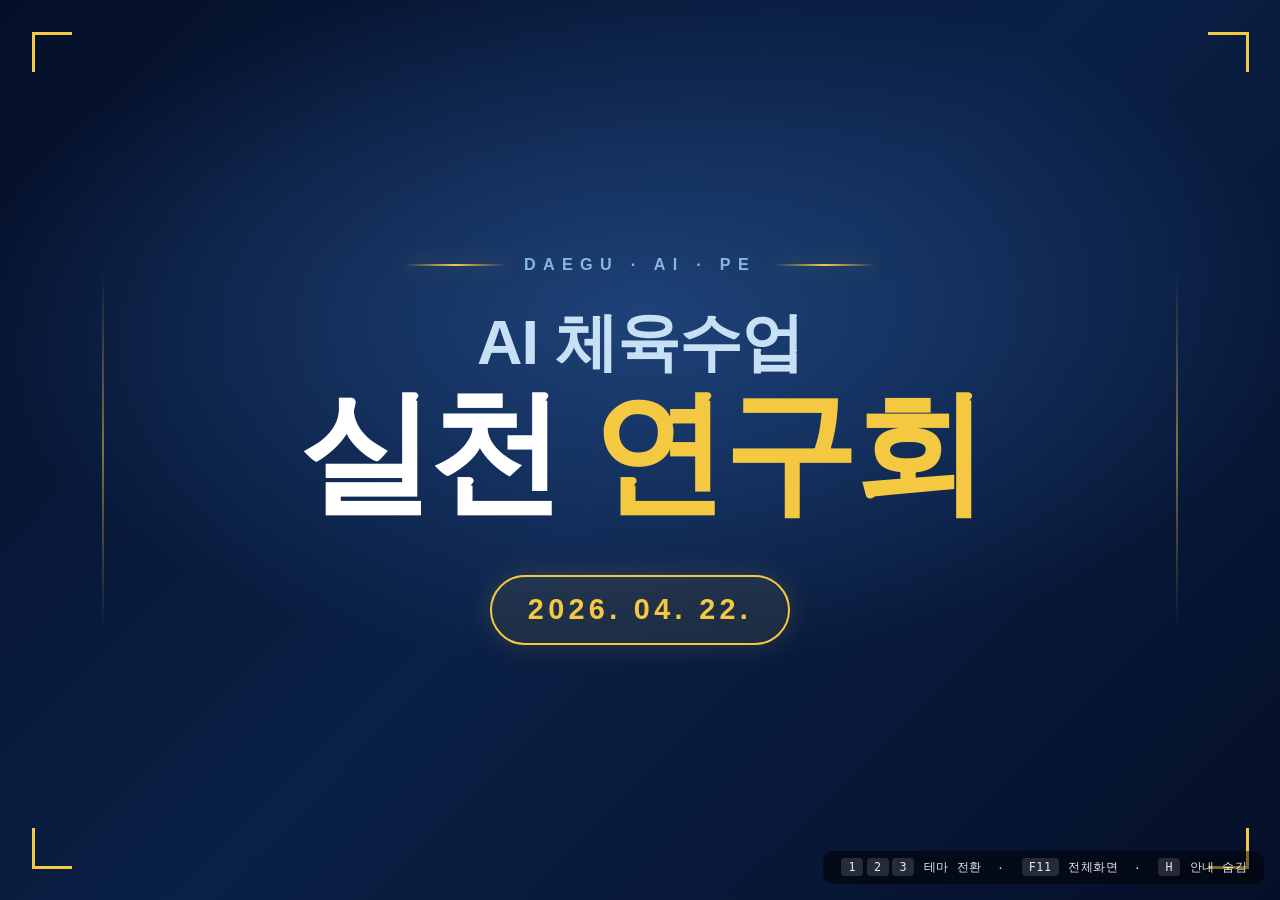
==== index.html @ 43f158a6 "Rename 연구회_포토배경.html to index.html" ====
<!DOCTYPE html>
<html lang="ko">
<head>
<meta charset="UTF-8">
<meta name="viewport" content="width=device-width,initial-scale=1">
<title>AI 체육수업 실천 연구회 · 포토 배경</title>
<style>
  *, *::before, *::after { margin: 0; padding: 0; box-sizing: border-box; }
  html, body {
    width: 100%; height: 100%; overflow: hidden;
    font-family: 'Malgun Gothic', '맑은 고딕', 'Apple SD Gothic Neo', sans-serif;
    -webkit-font-smoothing: antialiased;
    -webkit-user-select: none; user-select: none;
  }
  body { background: #000; }

  .stage {
    position: relative;
    width: 100vw; height: 100vh;
    display: flex; flex-direction: column;
    align-items: center; justify-content: center;
    transition: background 0.5s ease;
    overflow: hidden;
  }

  /* ============================================================
     THEME 1 — 대구FC NAVY · SKY · GOLD
     ============================================================ */
  .stage[data-theme="1"] {
    background:
      radial-gradient(ellipse 80% 60% at 50% 35%, #1e4278 0%, transparent 65%),
      linear-gradient(135deg, #050f28 0%, #0a2046 50%, #050f28 100%);
    color: #ffffff;
  }
  .stage[data-theme="1"] .eyebrow-line { background: linear-gradient(90deg, transparent, #f5c842 50%, transparent); box-shadow: 0 0 20px rgba(245,200,66,0.4); }
  .stage[data-theme="1"] .eyebrow-text { color: #87b8dd; }
  .stage[data-theme="1"] .title-sub { color: #c8e0f5; }
  .stage[data-theme="1"] .title-main { color: #ffffff; }
  .stage[data-theme="1"] .highlight { color: #f5c842; }
  .stage[data-theme="1"] .date-chip {
    background: rgba(245, 200, 66, 0.08);
    border: 2px solid #f5c842;
    color: #f5c842;
    box-shadow: 0 0 30px rgba(245,200,66,0.15);
  }
  .stage[data-theme="1"] .corner { border-color: #f5c842; }
  .stage[data-theme="1"] .side-bar { background: linear-gradient(180deg, transparent, #f5c842, transparent); opacity: 0.5; }

  /* ============================================================
     THEME 2 — WHITE · GREEN (체육 느낌)
     ============================================================ */
  .stage[data-theme="2"] {
    background:
      radial-gradient(ellipse 70% 50% at 50% 40%, #ffffff 0%, transparent 60%),
      linear-gradient(180deg, #f8faf5 0%, #e8f0e4 100%);
    color: #1a2418;
  }
  .stage[data-theme="2"] .eyebrow-line { background: #16a34a; }
  .stage[data-theme="2"] .eyebrow-text { color: #16a34a; }
  .stage[data-theme="2"] .title-sub { color: #4a5a48; }
  .stage[data-theme="2"] .title-main { color: #0e1a0c; }
  .stage[data-theme="2"] .highlight { color: #16a34a; }
  .stage[data-theme="2"] .date-chip {
    background: #16a34a;
    color: #ffffff;
    border: 2px solid #16a34a;
  }
  .stage[data-theme="2"] .corner { border-color: #16a34a; }
  .stage[data-theme="2"] .side-bar { background: linear-gradient(180deg, transparent, #16a34a, transparent); opacity: 0.4; }

  /* ============================================================
     THEME 3 — BLACK · NEON (테크 연구회 느낌)
     ============================================================ */
  .stage[data-theme="3"] {
    background:
      linear-gradient(rgba(3,8,6,0.92), rgba(3,8,6,0.92)),
      repeating-linear-gradient(0deg, transparent 0, transparent 5vh, rgba(0,255,179,0.06) 5vh, rgba(0,255,179,0.06) calc(5vh + 1px)),
      repeating-linear-gradient(90deg, transparent 0, transparent 5vh, rgba(0,255,179,0.06) 5vh, rgba(0,255,179,0.06) calc(5vh + 1px)),
      #030806;
    color: #e8fff5;
  }
  .stage[data-theme="3"] .eyebrow-line {
    background: linear-gradient(90deg, transparent, #00ffb3 50%, transparent);
    box-shadow: 0 0 25px #00ffb3;
  }
  .stage[data-theme="3"] .eyebrow-text {
    color: #00ffb3;
    font-family: 'Consolas', 'Courier New', monospace;
  }
  .stage[data-theme="3"] .title-sub { color: #88ffc8; letter-spacing: 0.02em; }
  .stage[data-theme="3"] .title-main { color: #ffffff; }
  .stage[data-theme="3"] .highlight {
    color: #00ffb3;
    text-shadow:
      0 0 20px rgba(0,255,179,0.9),
      0 0 50px rgba(0,255,179,0.5),
      0 0 90px rgba(0,255,179,0.3);
  }
  .stage[data-theme="3"] .date-chip {
    background: rgba(0,255,179,0.05);
    border: 2px solid #00ffb3;
    color: #00ffb3;
    font-family: 'Consolas', 'Courier New', monospace;
    box-shadow:
      0 0 25px rgba(0,255,179,0.35),
      inset 0 0 25px rgba(0,255,179,0.1);
  }
  .stage[data-theme="3"] .corner {
    border-color: #00ffb3;
    box-shadow: 0 0 15px rgba(0,255,179,0.6);
  }
  .stage[data-theme="3"] .side-bar {
    background: linear-gradient(180deg, transparent, #00ffb3, transparent);
    box-shadow: 0 0 10px #00ffb3;
    opacity: 0.5;
  }

  /* ============================================================
     LAYOUT
     ============================================================ */
  .eyebrow {
    display: flex; align-items: center; gap: 2vh;
    margin-bottom: 4vh;
  }
  .eyebrow-line { width: 8vw; height: 2px; }
  .eyebrow-text {
    font-size: 1.8vh;
    font-weight: 700;
    letter-spacing: 0.45em;
    text-transform: uppercase;
  }

  .title {
    text-align: center;
    line-height: 1.02;
  }
  .title-sub {
    font-size: 7vh;
    font-weight: 700;
    letter-spacing: -0.015em;
    margin-bottom: 1vh;
  }
  .title-main {
    font-size: 15vh;
    font-weight: 900;
    letter-spacing: -0.035em;
  }

  .date-chip {
    margin-top: 6vh;
    padding: 1.8vh 4vh;
    font-size: 3.2vh;
    font-weight: 700;
    letter-spacing: 0.15em;
    border-radius: 100px;
  }

  /* corner brackets */
  .corner {
    position: absolute;
    width: 4.5vh; height: 4.5vh;
    border-style: solid;
    border-width: 3px;
  }
  .corner.tl { top: 3.5vh; left: 3.5vh; border-right: 0; border-bottom: 0; }
  .corner.tr { top: 3.5vh; right: 3.5vh; border-left: 0; border-bottom: 0; }
  .corner.bl { bottom: 3.5vh; left: 3.5vh; border-right: 0; border-top: 0; }
  .corner.br { bottom: 3.5vh; right: 3.5vh; border-left: 0; border-top: 0; }

  /* side accents (visible between people) */
  .side-bar {
    position: absolute;
    width: 2px;
    height: 40vh;
    top: 30vh;
  }
  .side-bar.left { left: 8vw; }
  .side-bar.right { right: 8vw; }

  /* control overlay — auto-hides */
  .controls {
    position: fixed;
    bottom: 1.8vh; right: 1.8vh;
    background: rgba(0,0,0,0.55);
    color: #fff;
    padding: 1vh 1.8vh;
    border-radius: 10px;
    font-family: 'Consolas', 'Courier New', monospace;
    font-size: 1.3vh;
    letter-spacing: 0.05em;
    opacity: 0.9;
    transition: opacity 0.4s ease;
    pointer-events: none;
    z-index: 999;
  }
  .controls.fade { opacity: 0; }
  .controls kbd {
    background: rgba(255,255,255,0.15);
    padding: 0.2vh 0.8vh;
    border-radius: 4px;
    margin: 0 0.2vh;
  }
</style>
</head>
<body>

<div class="stage" data-theme="1">
  <div class="corner tl"></div>
  <div class="corner tr"></div>
  <div class="corner bl"></div>
  <div class="corner br"></div>
  <div class="side-bar left"></div>
  <div class="side-bar right"></div>

  <div class="eyebrow">
    <div class="eyebrow-line"></div>
    <div class="eyebrow-text">DAEGU · AI · PE</div>
    <div class="eyebrow-line"></div>
  </div>

  <div class="title">
    <div class="title-sub">AI 체육수업</div>
    <div class="title-main">실천 <span class="highlight">연구회</span></div>
  </div>

  <div class="date-chip">2026. 04. 22.</div>
</div>

<div class="controls" id="controls">
  <kbd>1</kbd><kbd>2</kbd><kbd>3</kbd> 테마 전환 &nbsp;·&nbsp;
  <kbd>F11</kbd> 전체화면 &nbsp;·&nbsp;
  <kbd>H</kbd> 안내 숨김
</div>

<script>
  const stage = document.querySelector('.stage');
  const controls = document.getElementById('controls');
  let hideTimer;

  // auto-fade controls after 5s
  const resetFade = () => {
    controls.classList.remove('fade');
    clearTimeout(hideTimer);
    hideTimer = setTimeout(() => controls.classList.add('fade'), 5000);
  };
  resetFade();
  document.addEventListener('mousemove', resetFade);

  document.addEventListener('keydown', (e) => {
    if (['1','2','3'].includes(e.key)) {
      stage.dataset.theme = e.key;
      resetFade();
    }
    if (e.key === 'h' || e.key === 'H' || e.key === 'ㅗ') {
      controls.style.display = (controls.style.display === 'none') ? '' : 'none';
    }
  });
</script>

</body>
</html>
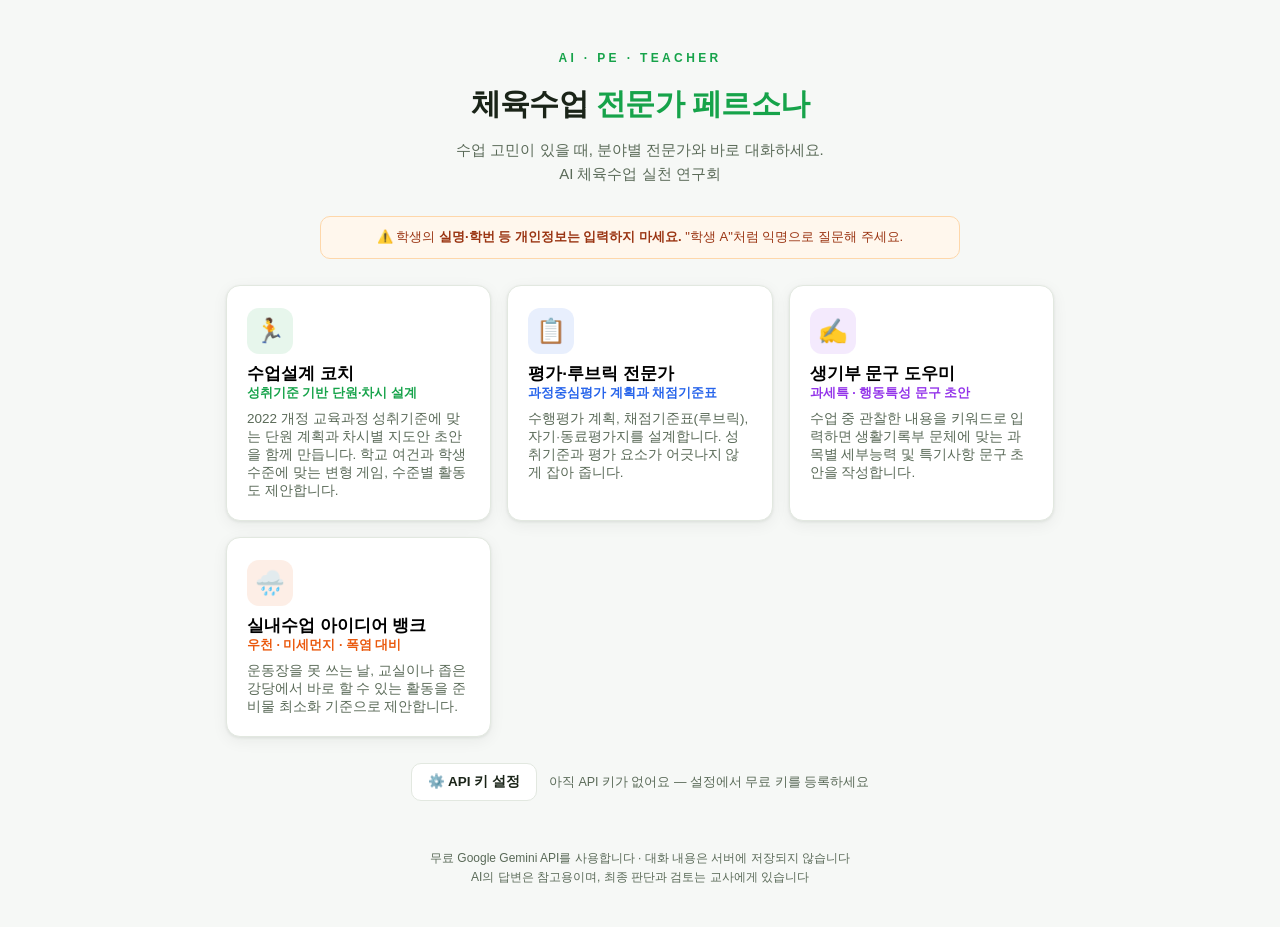
==== commit 3ba3e7df: "체육교사 전문가 페르소나 웹앱 MVP 추가 - index.html: 페르소나 카드 허브 + 채팅 UI + 무료 Gemini API 연동(키는 브라우저에만 저장) - personas" ====
--- a/index.html
+++ b/index.html
@@ -2,259 +2,775 @@
 <html lang="ko">
 <head>
 <meta charset="UTF-8">
-<meta name="viewport" content="width=device-width,initial-scale=1">
-<title>AI 체육수업 실천 연구회 · 포토 배경</title>
+<meta name="viewport" content="width=device-width, initial-scale=1">
+<title>AIPE · 체육수업 전문가 페르소나</title>
 <style>
-  *, *::before, *::after { margin: 0; padding: 0; box-sizing: border-box; }
-  html, body {
-    width: 100%; height: 100%; overflow: hidden;
-    font-family: 'Malgun Gothic', '맑은 고딕', 'Apple SD Gothic Neo', sans-serif;
+  :root {
+    --bg: #f6f8f6;
+    --card: #ffffff;
+    --ink: #1a2418;
+    --ink-soft: #5a6a58;
+    --line: #e2e8e0;
+    --accent: #16a34a;
+    --accent-soft: #e7f6ec;
+    --warn-bg: #fff7ed;
+    --warn-ink: #9a3412;
+    --radius: 14px;
+    --shadow: 0 1px 3px rgba(20, 40, 20, 0.08), 0 4px 16px rgba(20, 40, 20, 0.06);
+  }
+  * { margin: 0; padding: 0; box-sizing: border-box; }
+  html, body { height: 100%; }
+  body {
+    font-family: 'Apple SD Gothic Neo', 'Malgun Gothic', '맑은 고딕', sans-serif;
+    background: var(--bg);
+    color: var(--ink);
+    line-height: 1.6;
     -webkit-font-smoothing: antialiased;
-    -webkit-user-select: none; user-select: none;
-  }
-  body { background: #000; }
-
-  .stage {
-    position: relative;
-    width: 100vw; height: 100vh;
-    display: flex; flex-direction: column;
+  }
+  button { font-family: inherit; cursor: pointer; }
+
+  /* ---------- 공통 레이아웃 ---------- */
+  .wrap { max-width: 860px; margin: 0 auto; padding: 0 16px; }
+  .view { display: none; }
+  .view.active { display: block; }
+
+  /* ---------- 허브 화면 ---------- */
+  header.hub-head { padding: 44px 0 8px; text-align: center; }
+  .hub-eyebrow {
+    display: inline-block;
+    font-size: 12px; font-weight: 700; letter-spacing: 0.28em;
+    color: var(--accent);
+    text-transform: uppercase;
+    margin-bottom: 12px;
+  }
+  .hub-title { font-size: 30px; font-weight: 900; letter-spacing: -0.02em; }
+  .hub-title .hl { color: var(--accent); }
+  .hub-sub { margin-top: 10px; color: var(--ink-soft); font-size: 15px; }
+
+  .privacy-note {
+    margin: 22px auto 0;
+    max-width: 640px;
+    background: var(--warn-bg);
+    color: var(--warn-ink);
+    border: 1px solid #fed7aa;
+    border-radius: 10px;
+    padding: 10px 16px;
+    font-size: 13px;
+    text-align: center;
+  }
+
+  .cards {
+    display: grid;
+    grid-template-columns: repeat(auto-fill, minmax(250px, 1fr));
+    gap: 16px;
+    padding: 26px 0 8px;
+  }
+  .card {
+    background: var(--card);
+    border: 1px solid var(--line);
+    border-radius: var(--radius);
+    padding: 22px 20px 20px;
+    text-align: left;
+    box-shadow: var(--shadow);
+    transition: transform 0.15s ease, box-shadow 0.15s ease;
+    display: flex; flex-direction: column; gap: 8px;
+  }
+  .card:hover { transform: translateY(-3px); box-shadow: 0 6px 24px rgba(20,40,20,0.12); }
+  .card-emoji {
+    width: 46px; height: 46px;
+    display: flex; align-items: center; justify-content: center;
+    font-size: 24px;
+    border-radius: 12px;
+    background: var(--accent-soft);
+  }
+  .card-name { font-size: 17px; font-weight: 800; }
+  .card-tagline { font-size: 12.5px; font-weight: 700; }
+  .card-desc { font-size: 13.5px; color: var(--ink-soft); }
+
+  .hub-foot {
+    padding: 18px 0 48px;
+    display: flex; align-items: center; justify-content: center; gap: 12px;
+    flex-wrap: wrap;
+  }
+  .btn-ghost {
+    background: var(--card);
+    border: 1px solid var(--line);
+    border-radius: 10px;
+    padding: 9px 16px;
+    font-size: 13.5px;
+    font-weight: 600;
+    color: var(--ink);
+  }
+  .btn-ghost:hover { border-color: var(--accent); color: var(--accent); }
+  .key-status { font-size: 12.5px; color: var(--ink-soft); }
+  .key-status.ok { color: var(--accent); font-weight: 700; }
+
+  /* ---------- 채팅 화면 ---------- */
+  #chatView { height: 100dvh; display: none; flex-direction: column; }
+  #chatView.active { display: flex; }
+  .chat-head {
+    background: var(--card);
+    border-bottom: 1px solid var(--line);
+    padding: 10px 0;
+  }
+  .chat-head-inner { display: flex; align-items: center; gap: 12px; }
+  .back-btn {
+    background: none; border: none;
+    font-size: 15px; font-weight: 700; color: var(--ink-soft);
+    padding: 6px 8px; border-radius: 8px;
+  }
+  .back-btn:hover { background: var(--bg); color: var(--ink); }
+  .chat-persona { display: flex; align-items: center; gap: 10px; flex: 1; min-width: 0; }
+  .chat-persona-emoji { font-size: 24px; }
+  .chat-persona-name { font-size: 15.5px; font-weight: 800; }
+  .chat-persona-tag { font-size: 12px; color: var(--ink-soft); }
+  .newchat-btn {
+    background: none; border: 1px solid var(--line); border-radius: 8px;
+    font-size: 12.5px; font-weight: 600; color: var(--ink-soft);
+    padding: 6px 12px;
+  }
+  .newchat-btn:hover { border-color: var(--accent); color: var(--accent); }
+
+  .chat-body { flex: 1; overflow-y: auto; padding: 20px 0 12px; }
+  .msg { display: flex; margin-bottom: 14px; }
+  .msg.user { justify-content: flex-end; }
+  .bubble {
+    max-width: 82%;
+    padding: 11px 15px;
+    border-radius: 16px;
+    font-size: 14.5px;
+    word-break: break-word;
+    overflow-wrap: anywhere;
+  }
+  .msg.user .bubble {
+    background: var(--accent);
+    color: #fff;
+    border-bottom-right-radius: 5px;
+    white-space: pre-wrap;
+  }
+  .msg.ai .bubble {
+    background: var(--card);
+    border: 1px solid var(--line);
+    border-bottom-left-radius: 5px;
+    box-shadow: var(--shadow);
+  }
+  .msg.ai .bubble.error { background: #fef2f2; border-color: #fecaca; color: #991b1b; }
+
+  /* AI 답변 마크다운 스타일 */
+  .bubble h1, .bubble h2, .bubble h3 { margin: 14px 0 6px; line-height: 1.35; }
+  .bubble h1 { font-size: 17px; } .bubble h2 { font-size: 16px; } .bubble h3 { font-size: 15px; }
+  .bubble p { margin: 7px 0; }
+  .bubble ul, .bubble ol { margin: 7px 0; padding-left: 22px; }
+  .bubble li { margin: 3px 0; }
+  .bubble code {
+    background: var(--bg); border: 1px solid var(--line);
+    border-radius: 4px; padding: 1px 5px; font-size: 13px;
+  }
+  .bubble pre {
+    background: var(--bg); border: 1px solid var(--line);
+    border-radius: 8px; padding: 10px 12px; margin: 8px 0;
+    overflow-x: auto;
+  }
+  .bubble pre code { background: none; border: none; padding: 0; }
+  .table-scroll { overflow-x: auto; margin: 10px 0; }
+  .bubble table { border-collapse: collapse; font-size: 13px; min-width: 320px; }
+  .bubble th, .bubble td { border: 1px solid var(--line); padding: 6px 10px; text-align: left; vertical-align: top; }
+  .bubble th { background: var(--accent-soft); font-weight: 700; white-space: nowrap; }
+  .bubble hr { border: none; border-top: 1px solid var(--line); margin: 12px 0; }
+  .bubble blockquote { border-left: 3px solid var(--accent); padding-left: 12px; color: var(--ink-soft); margin: 8px 0; }
+
+  .msg-tools { margin-top: 6px; }
+  .copy-btn {
+    background: none; border: 1px solid var(--line); border-radius: 6px;
+    font-size: 11.5px; color: var(--ink-soft); padding: 3px 10px;
+  }
+  .copy-btn:hover { border-color: var(--accent); color: var(--accent); }
+
+  .typing { display: inline-flex; gap: 4px; padding: 4px 0; }
+  .typing span {
+    width: 7px; height: 7px; border-radius: 50%;
+    background: var(--ink-soft); opacity: 0.4;
+    animation: blink 1.2s infinite;
+  }
+  .typing span:nth-child(2) { animation-delay: 0.2s; }
+  .typing span:nth-child(3) { animation-delay: 0.4s; }
+  @keyframes blink { 0%, 80%, 100% { opacity: 0.25; } 40% { opacity: 1; } }
+
+  .starters { display: flex; flex-direction: column; gap: 8px; padding: 8px 0 4px; }
+  .starters-label { font-size: 12.5px; color: var(--ink-soft); font-weight: 700; }
+  .starter-chip {
+    text-align: left;
+    background: var(--card);
+    border: 1px solid var(--line);
+    border-radius: 12px;
+    padding: 10px 14px;
+    font-size: 13.5px;
+    color: var(--ink);
+    box-shadow: var(--shadow);
+  }
+  .starter-chip:hover { border-color: var(--accent); background: var(--accent-soft); }
+
+  .chat-foot { background: var(--card); border-top: 1px solid var(--line); padding: 12px 0 14px; }
+  .chat-privacy { font-size: 11.5px; color: var(--warn-ink); text-align: center; margin-bottom: 8px; }
+  .input-row { display: flex; gap: 10px; align-items: flex-end; }
+  #chatInput {
+    flex: 1;
+    resize: none;
+    border: 1.5px solid var(--line);
+    border-radius: 12px;
+    padding: 11px 14px;
+    font-family: inherit;
+    font-size: 14.5px;
+    line-height: 1.5;
+    max-height: 140px;
+    background: var(--bg);
+  }
+  #chatInput:focus { outline: none; border-color: var(--accent); background: #fff; }
+  #sendBtn {
+    background: var(--accent);
+    color: #fff;
+    border: none;
+    border-radius: 12px;
+    padding: 11px 20px;
+    font-size: 14.5px;
+    font-weight: 700;
+    flex-shrink: 0;
+  }
+  #sendBtn:disabled { background: #a7c9b0; cursor: not-allowed; }
+
+  /* ---------- 설정 모달 ---------- */
+  .modal-overlay {
+    display: none;
+    position: fixed; inset: 0;
+    background: rgba(10, 20, 10, 0.45);
+    z-index: 100;
     align-items: center; justify-content: center;
-    transition: background 0.5s ease;
-    overflow: hidden;
-  }
-
-  /* ============================================================
-     THEME 1 — 대구FC NAVY · SKY · GOLD
-     ============================================================ */
-  .stage[data-theme="1"] {
-    background:
-      radial-gradient(ellipse 80% 60% at 50% 35%, #1e4278 0%, transparent 65%),
-      linear-gradient(135deg, #050f28 0%, #0a2046 50%, #050f28 100%);
-    color: #ffffff;
-  }
-  .stage[data-theme="1"] .eyebrow-line { background: linear-gradient(90deg, transparent, #f5c842 50%, transparent); box-shadow: 0 0 20px rgba(245,200,66,0.4); }
-  .stage[data-theme="1"] .eyebrow-text { color: #87b8dd; }
-  .stage[data-theme="1"] .title-sub { color: #c8e0f5; }
-  .stage[data-theme="1"] .title-main { color: #ffffff; }
-  .stage[data-theme="1"] .highlight { color: #f5c842; }
-  .stage[data-theme="1"] .date-chip {
-    background: rgba(245, 200, 66, 0.08);
-    border: 2px solid #f5c842;
-    color: #f5c842;
-    box-shadow: 0 0 30px rgba(245,200,66,0.15);
-  }
-  .stage[data-theme="1"] .corner { border-color: #f5c842; }
-  .stage[data-theme="1"] .side-bar { background: linear-gradient(180deg, transparent, #f5c842, transparent); opacity: 0.5; }
-
-  /* ============================================================
-     THEME 2 — WHITE · GREEN (체육 느낌)
-     ============================================================ */
-  .stage[data-theme="2"] {
-    background:
-      radial-gradient(ellipse 70% 50% at 50% 40%, #ffffff 0%, transparent 60%),
-      linear-gradient(180deg, #f8faf5 0%, #e8f0e4 100%);
-    color: #1a2418;
-  }
-  .stage[data-theme="2"] .eyebrow-line { background: #16a34a; }
-  .stage[data-theme="2"] .eyebrow-text { color: #16a34a; }
-  .stage[data-theme="2"] .title-sub { color: #4a5a48; }
-  .stage[data-theme="2"] .title-main { color: #0e1a0c; }
-  .stage[data-theme="2"] .highlight { color: #16a34a; }
-  .stage[data-theme="2"] .date-chip {
-    background: #16a34a;
-    color: #ffffff;
-    border: 2px solid #16a34a;
-  }
-  .stage[data-theme="2"] .corner { border-color: #16a34a; }
-  .stage[data-theme="2"] .side-bar { background: linear-gradient(180deg, transparent, #16a34a, transparent); opacity: 0.4; }
-
-  /* ============================================================
-     THEME 3 — BLACK · NEON (테크 연구회 느낌)
-     ============================================================ */
-  .stage[data-theme="3"] {
-    background:
-      linear-gradient(rgba(3,8,6,0.92), rgba(3,8,6,0.92)),
-      repeating-linear-gradient(0deg, transparent 0, transparent 5vh, rgba(0,255,179,0.06) 5vh, rgba(0,255,179,0.06) calc(5vh + 1px)),
-      repeating-linear-gradient(90deg, transparent 0, transparent 5vh, rgba(0,255,179,0.06) 5vh, rgba(0,255,179,0.06) calc(5vh + 1px)),
-      #030806;
-    color: #e8fff5;
-  }
-  .stage[data-theme="3"] .eyebrow-line {
-    background: linear-gradient(90deg, transparent, #00ffb3 50%, transparent);
-    box-shadow: 0 0 25px #00ffb3;
-  }
-  .stage[data-theme="3"] .eyebrow-text {
-    color: #00ffb3;
-    font-family: 'Consolas', 'Courier New', monospace;
-  }
-  .stage[data-theme="3"] .title-sub { color: #88ffc8; letter-spacing: 0.02em; }
-  .stage[data-theme="3"] .title-main { color: #ffffff; }
-  .stage[data-theme="3"] .highlight {
-    color: #00ffb3;
-    text-shadow:
-      0 0 20px rgba(0,255,179,0.9),
-      0 0 50px rgba(0,255,179,0.5),
-      0 0 90px rgba(0,255,179,0.3);
-  }
-  .stage[data-theme="3"] .date-chip {
-    background: rgba(0,255,179,0.05);
-    border: 2px solid #00ffb3;
-    color: #00ffb3;
-    font-family: 'Consolas', 'Courier New', monospace;
-    box-shadow:
-      0 0 25px rgba(0,255,179,0.35),
-      inset 0 0 25px rgba(0,255,179,0.1);
-  }
-  .stage[data-theme="3"] .corner {
-    border-color: #00ffb3;
-    box-shadow: 0 0 15px rgba(0,255,179,0.6);
-  }
-  .stage[data-theme="3"] .side-bar {
-    background: linear-gradient(180deg, transparent, #00ffb3, transparent);
-    box-shadow: 0 0 10px #00ffb3;
-    opacity: 0.5;
-  }
-
-  /* ============================================================
-     LAYOUT
-     ============================================================ */
-  .eyebrow {
-    display: flex; align-items: center; gap: 2vh;
-    margin-bottom: 4vh;
-  }
-  .eyebrow-line { width: 8vw; height: 2px; }
-  .eyebrow-text {
-    font-size: 1.8vh;
-    font-weight: 700;
-    letter-spacing: 0.45em;
-    text-transform: uppercase;
-  }
-
-  .title {
-    text-align: center;
-    line-height: 1.02;
-  }
-  .title-sub {
-    font-size: 7vh;
-    font-weight: 700;
-    letter-spacing: -0.015em;
-    margin-bottom: 1vh;
-  }
-  .title-main {
-    font-size: 15vh;
-    font-weight: 900;
-    letter-spacing: -0.035em;
-  }
-
-  .date-chip {
-    margin-top: 6vh;
-    padding: 1.8vh 4vh;
-    font-size: 3.2vh;
-    font-weight: 700;
-    letter-spacing: 0.15em;
-    border-radius: 100px;
-  }
-
-  /* corner brackets */
-  .corner {
-    position: absolute;
-    width: 4.5vh; height: 4.5vh;
-    border-style: solid;
-    border-width: 3px;
-  }
-  .corner.tl { top: 3.5vh; left: 3.5vh; border-right: 0; border-bottom: 0; }
-  .corner.tr { top: 3.5vh; right: 3.5vh; border-left: 0; border-bottom: 0; }
-  .corner.bl { bottom: 3.5vh; left: 3.5vh; border-right: 0; border-top: 0; }
-  .corner.br { bottom: 3.5vh; right: 3.5vh; border-left: 0; border-top: 0; }
-
-  /* side accents (visible between people) */
-  .side-bar {
-    position: absolute;
-    width: 2px;
-    height: 40vh;
-    top: 30vh;
-  }
-  .side-bar.left { left: 8vw; }
-  .side-bar.right { right: 8vw; }
-
-  /* control overlay — auto-hides */
-  .controls {
-    position: fixed;
-    bottom: 1.8vh; right: 1.8vh;
-    background: rgba(0,0,0,0.55);
-    color: #fff;
-    padding: 1vh 1.8vh;
+    padding: 16px;
+  }
+  .modal-overlay.open { display: flex; }
+  .modal {
+    background: var(--card);
+    border-radius: 16px;
+    max-width: 480px;
+    width: 100%;
+    max-height: 88dvh;
+    overflow-y: auto;
+    padding: 26px 24px;
+    box-shadow: 0 12px 48px rgba(0,0,0,0.25);
+  }
+  .modal h2 { font-size: 19px; margin-bottom: 4px; }
+  .modal .modal-sub { font-size: 13px; color: var(--ink-soft); margin-bottom: 18px; }
+  .modal label { display: block; font-size: 13px; font-weight: 700; margin: 14px 0 6px; }
+  .modal input[type="password"], .modal input[type="text"], .modal select {
+    width: 100%;
+    border: 1.5px solid var(--line);
     border-radius: 10px;
-    font-family: 'Consolas', 'Courier New', monospace;
-    font-size: 1.3vh;
-    letter-spacing: 0.05em;
-    opacity: 0.9;
-    transition: opacity 0.4s ease;
-    pointer-events: none;
-    z-index: 999;
-  }
-  .controls.fade { opacity: 0; }
-  .controls kbd {
-    background: rgba(255,255,255,0.15);
-    padding: 0.2vh 0.8vh;
-    border-radius: 4px;
-    margin: 0 0.2vh;
+    padding: 10px 12px;
+    font-size: 14px;
+    font-family: inherit;
+    background: var(--bg);
+  }
+  .modal input:focus, .modal select:focus { outline: none; border-color: var(--accent); }
+  .guide {
+    background: var(--accent-soft);
+    border-radius: 10px;
+    padding: 12px 14px;
+    font-size: 13px;
+    margin-top: 16px;
+  }
+  .guide ol { padding-left: 20px; margin-top: 6px; }
+  .guide li { margin: 3px 0; }
+  .guide a { color: var(--accent); font-weight: 700; }
+  .modal-note { font-size: 12px; color: var(--ink-soft); margin-top: 12px; }
+  .modal-btns { display: flex; gap: 10px; margin-top: 20px; }
+  .modal-btns .btn-primary {
+    flex: 1;
+    background: var(--accent); color: #fff;
+    border: none; border-radius: 10px;
+    padding: 11px; font-size: 14.5px; font-weight: 700;
+  }
+  .modal-btns .btn-ghost { flex-shrink: 0; }
+
+  footer.site-foot {
+    text-align: center; font-size: 12px; color: var(--ink-soft);
+    padding: 0 0 40px;
+  }
+  footer.site-foot a { color: var(--ink-soft); }
+
+  @media (max-width: 560px) {
+    .hub-title { font-size: 24px; }
+    .bubble { max-width: 90%; }
+    .chat-persona-tag { display: none; }
   }
 </style>
 </head>
 <body>
 
-<div class="stage" data-theme="1">
-  <div class="corner tl"></div>
-  <div class="corner tr"></div>
-  <div class="corner bl"></div>
-  <div class="corner br"></div>
-  <div class="side-bar left"></div>
-  <div class="side-bar right"></div>
-
-  <div class="eyebrow">
-    <div class="eyebrow-line"></div>
-    <div class="eyebrow-text">DAEGU · AI · PE</div>
-    <div class="eyebrow-line"></div>
+<!-- ==================== 허브(홈) 화면 ==================== -->
+<div class="view active" id="hubView">
+  <div class="wrap">
+    <header class="hub-head">
+      <span class="hub-eyebrow">AI · PE · Teacher</span>
+      <h1 class="hub-title">체육수업 <span class="hl">전문가 페르소나</span></h1>
+      <p class="hub-sub">수업 고민이 있을 때, 분야별 전문가와 바로 대화하세요.<br>AI 체육수업 실천 연구회</p>
+    </header>
+
+    <div class="privacy-note">
+      ⚠️ 학생의 <strong>실명·학번 등 개인정보는 입력하지 마세요.</strong> "학생 A"처럼 익명으로 질문해 주세요.
+    </div>
+
+    <div class="cards" id="cardGrid"></div>
+
+    <div class="hub-foot">
+      <button class="btn-ghost" id="settingsBtn">⚙️ API 키 설정</button>
+      <span class="key-status" id="keyStatus"></span>
+    </div>
+
+    <footer class="site-foot">
+      무료 Google Gemini API를 사용합니다 · 대화 내용은 서버에 저장되지 않습니다<br>
+      AI의 답변은 참고용이며, 최종 판단과 검토는 교사에게 있습니다
+    </footer>
   </div>
-
-  <div class="title">
-    <div class="title-sub">AI 체육수업</div>
-    <div class="title-main">실천 <span class="highlight">연구회</span></div>
+</div>
+
+<!-- ==================== 채팅 화면 ==================== -->
+<div class="view" id="chatView">
+  <div class="chat-head">
+    <div class="wrap chat-head-inner">
+      <button class="back-btn" id="backBtn">← 목록</button>
+      <div class="chat-persona">
+        <span class="chat-persona-emoji" id="chatEmoji"></span>
+        <div style="min-width:0">
+          <div class="chat-persona-name" id="chatName"></div>
+          <div class="chat-persona-tag" id="chatTag"></div>
+        </div>
+      </div>
+      <button class="newchat-btn" id="newChatBtn">새 대화</button>
+    </div>
   </div>
 
-  <div class="date-chip">2026. 04. 22.</div>
+  <div class="chat-body" id="chatBody">
+    <div class="wrap" id="msgList"></div>
+  </div>
+
+  <div class="chat-foot">
+    <div class="wrap">
+      <div class="chat-privacy">학생 개인정보(실명·학번 등)는 입력하지 마세요</div>
+      <div class="input-row">
+        <textarea id="chatInput" rows="1" placeholder="수업 고민을 편하게 적어 주세요…"></textarea>
+        <button id="sendBtn">보내기</button>
+      </div>
+    </div>
+  </div>
 </div>
 
-<div class="controls" id="controls">
-  <kbd>1</kbd><kbd>2</kbd><kbd>3</kbd> 테마 전환 &nbsp;·&nbsp;
-  <kbd>F11</kbd> 전체화면 &nbsp;·&nbsp;
-  <kbd>H</kbd> 안내 숨김
+<!-- ==================== 설정 모달 ==================== -->
+<div class="modal-overlay" id="settingsModal">
+  <div class="modal">
+    <h2>⚙️ API 키 설정</h2>
+    <p class="modal-sub">무료 Google Gemini API 키를 한 번만 등록하면 됩니다.</p>
+
+    <label for="apiKeyInput">Gemini API 키</label>
+    <input type="password" id="apiKeyInput" placeholder="AIza… 로 시작하는 키를 붙여넣기" autocomplete="off">
+
+    <label for="modelSelect">모델</label>
+    <select id="modelSelect">
+      <option value="gemini-2.5-flash">Gemini 2.5 Flash — 품질 우선 (권장)</option>
+      <option value="gemini-2.5-flash-lite">Gemini 2.5 Flash-Lite — 무료 사용량 더 넉넉</option>
+    </select>
+
+    <div class="guide">
+      <strong>🔑 무료 키 발급 방법 (약 1분)</strong>
+      <ol>
+        <li><a href="https://aistudio.google.com/apikey" target="_blank" rel="noopener">Google AI Studio</a>에 구글 계정으로 로그인</li>
+        <li><strong>[API 키 만들기]</strong> 버튼 클릭</li>
+        <li>생성된 키를 복사해서 위 칸에 붙여넣기</li>
+      </ol>
+      결제 등록 없이 무료로 사용할 수 있습니다. (무료 한도: 하루 수백 회 수준)
+    </div>
+
+    <p class="modal-note">
+      🔒 키는 <strong>이 브라우저에만</strong> 저장되며(localStorage), 개발자를 포함해 어디에도 전송·수집되지 않습니다.
+      공용 컴퓨터에서는 사용 후 키를 삭제하세요.
+    </p>
+
+    <div class="modal-btns">
+      <button class="btn-primary" id="saveKeyBtn">저장</button>
+      <button class="btn-ghost" id="clearKeyBtn">키 삭제</button>
+      <button class="btn-ghost" id="closeModalBtn">닫기</button>
+    </div>
+  </div>
 </div>
 
+<script src="personas.js"></script>
 <script>
-  const stage = document.querySelector('.stage');
-  const controls = document.getElementById('controls');
-  let hideTimer;
-
-  // auto-fade controls after 5s
-  const resetFade = () => {
-    controls.classList.remove('fade');
-    clearTimeout(hideTimer);
-    hideTimer = setTimeout(() => controls.classList.add('fade'), 5000);
+/* ============================================================
+   상태
+   ============================================================ */
+const LS_KEY = 'aipe_api_key';
+const LS_MODEL = 'aipe_model';
+let currentPersona = null;
+let history = [];        // [{role:'user'|'model', text:'...'}]
+let sending = false;
+
+const $ = (id) => document.getElementById(id);
+
+/* ============================================================
+   허브 화면 렌더링
+   ============================================================ */
+function renderHub() {
+  const grid = $('cardGrid');
+  grid.innerHTML = '';
+  PERSONAS.forEach((p) => {
+    const card = document.createElement('button');
+    card.className = 'card';
+    card.innerHTML = `
+      <div class="card-emoji" style="background:${p.color}1a">${p.emoji}</div>
+      <div>
+        <div class="card-name">${p.name}</div>
+        <div class="card-tagline" style="color:${p.color}">${p.tagline}</div>
+      </div>
+      <div class="card-desc">${p.description}</div>`;
+    card.addEventListener('click', () => openPersona(p));
+    grid.appendChild(card);
+  });
+  updateKeyStatus();
+}
+
+function updateKeyStatus() {
+  const el = $('keyStatus');
+  if (localStorage.getItem(LS_KEY)) {
+    el.textContent = '✓ API 키 등록됨';
+    el.className = 'key-status ok';
+  } else {
+    el.textContent = '아직 API 키가 없어요 — 설정에서 무료 키를 등록하세요';
+    el.className = 'key-status';
+  }
+}
+
+/* ============================================================
+   화면 전환
+   ============================================================ */
+function openPersona(p) {
+  if (!localStorage.getItem(LS_KEY)) { openSettings(); return; }
+  currentPersona = p;
+  history = [];
+  $('chatEmoji').textContent = p.emoji;
+  $('chatName').textContent = p.name;
+  $('chatTag').textContent = p.tagline;
+  $('msgList').innerHTML = '';
+  renderStarters();
+  $('hubView').classList.remove('active');
+  $('chatView').classList.add('active');
+  $('chatInput').focus();
+}
+
+function backToHub() {
+  $('chatView').classList.remove('active');
+  $('hubView').classList.add('active');
+  currentPersona = null;
+}
+
+function renderStarters() {
+  const box = document.createElement('div');
+  box.className = 'starters';
+  box.id = 'starterBox';
+  box.innerHTML = '<div class="starters-label">💬 이렇게 시작해 보세요</div>';
+  currentPersona.starters.forEach((s) => {
+    const chip = document.createElement('button');
+    chip.className = 'starter-chip';
+    chip.textContent = s;
+    chip.addEventListener('click', () => { $('chatInput').value = s; sendMessage(); });
+    box.appendChild(chip);
+  });
+  $('msgList').appendChild(box);
+}
+
+/* ============================================================
+   메시지 렌더링
+   ============================================================ */
+function addUserMsg(text) {
+  const div = document.createElement('div');
+  div.className = 'msg user';
+  const b = document.createElement('div');
+  b.className = 'bubble';
+  b.textContent = text;
+  div.appendChild(b);
+  $('msgList').appendChild(div);
+  scrollBottom();
+}
+
+function addAiMsg() {
+  const div = document.createElement('div');
+  div.className = 'msg ai';
+  const b = document.createElement('div');
+  b.className = 'bubble';
+  b.innerHTML = '<div class="typing"><span></span><span></span><span></span></div>';
+  div.appendChild(b);
+  $('msgList').appendChild(div);
+  scrollBottom();
+  return b;
+}
+
+function finishAiMsg(bubble, fullText) {
+  bubble.innerHTML = mdToHtml(fullText);
+  const tools = document.createElement('div');
+  tools.className = 'msg-tools';
+  const copy = document.createElement('button');
+  copy.className = 'copy-btn';
+  copy.textContent = '📄 복사';
+  copy.addEventListener('click', async () => {
+    try {
+      await navigator.clipboard.writeText(fullText);
+      copy.textContent = '✓ 복사됨';
+      setTimeout(() => (copy.textContent = '📄 복사'), 1500);
+    } catch { copy.textContent = '복사 실패'; }
+  });
+  tools.appendChild(copy);
+  bubble.appendChild(tools);
+  scrollBottom();
+}
+
+function scrollBottom() {
+  const body = $('chatBody');
+  body.scrollTop = body.scrollHeight;
+}
+
+/* ============================================================
+   Gemini API 호출 (스트리밍)
+   ============================================================ */
+async function callGemini(onChunk) {
+  const key = localStorage.getItem(LS_KEY);
+  const model = localStorage.getItem(LS_MODEL) || 'gemini-2.5-flash';
+  const url = `https://generativelanguage.googleapis.com/v1beta/models/${model}:streamGenerateContent?alt=sse&key=${encodeURIComponent(key)}`;
+
+  const body = {
+    system_instruction: { parts: [{ text: currentPersona.prompt }] },
+    contents: history.map((m) => ({ role: m.role, parts: [{ text: m.text }] })),
+    generationConfig: { temperature: 0.7, maxOutputTokens: 4096 },
   };
-  resetFade();
-  document.addEventListener('mousemove', resetFade);
-
-  document.addEventListener('keydown', (e) => {
-    if (['1','2','3'].includes(e.key)) {
-      stage.dataset.theme = e.key;
-      resetFade();
+
+  const res = await fetch(url, {
+    method: 'POST',
+    headers: { 'Content-Type': 'application/json' },
+    body: JSON.stringify(body),
+  });
+
+  if (!res.ok) {
+    let msg = `요청 실패 (HTTP ${res.status})`;
+    try {
+      const err = await res.json();
+      const detail = Array.isArray(err) ? err[0]?.error : err?.error;
+      if (res.status === 400 || res.status === 403) msg = 'API 키가 올바르지 않아요. ⚙️ 설정에서 키를 다시 확인해 주세요.';
+      else if (res.status === 429) msg = '무료 사용량 한도에 잠시 도달했어요. 1분 뒤에 다시 시도해 주세요. (계속되면 설정에서 Flash-Lite 모델로 바꿔 보세요)';
+      else if (detail?.message) msg += `: ${detail.message}`;
+    } catch { /* JSON 파싱 실패 시 기본 메시지 유지 */ }
+    throw new Error(msg);
+  }
+
+  const reader = res.body.getReader();
+  const decoder = new TextDecoder();
+  let buffer = '';
+  let full = '';
+
+  while (true) {
+    const { done, value } = await reader.read();
+    if (done) break;
+    buffer += decoder.decode(value, { stream: true });
+    const lines = buffer.split('\n');
+    buffer = lines.pop(); // 미완성 줄은 다음 청크로
+    for (const line of lines) {
+      if (!line.startsWith('data: ')) continue;
+      const payload = line.slice(6).trim();
+      if (!payload || payload === '[DONE]') continue;
+      try {
+        const json = JSON.parse(payload);
+        const parts = json.candidates?.[0]?.content?.parts || [];
+        for (const p of parts) {
+          if (p.text) { full += p.text; onChunk(full); }
+        }
+      } catch { /* 불완전한 JSON 조각은 무시 */ }
     }
-    if (e.key === 'h' || e.key === 'H' || e.key === 'ㅗ') {
-      controls.style.display = (controls.style.display === 'none') ? '' : 'none';
+  }
+  return full;
+}
+
+/* ============================================================
+   전송
+   ============================================================ */
+async function sendMessage() {
+  if (sending || !currentPersona) return;
+  const input = $('chatInput');
+  const text = input.value.trim();
+  if (!text) return;
+
+  const starterBox = $('starterBox');
+  if (starterBox) starterBox.remove();
+
+  input.value = '';
+  autoGrow();
+  history.push({ role: 'user', text });
+  addUserMsg(text);
+
+  sending = true;
+  $('sendBtn').disabled = true;
+  const bubble = addAiMsg();
+
+  try {
+    const full = await callGemini((partial) => {
+      bubble.innerHTML = mdToHtml(partial);
+      scrollBottom();
+    });
+    if (!full) throw new Error('답변이 비어 있어요. 다시 시도해 주세요.');
+    history.push({ role: 'model', text: full });
+    finishAiMsg(bubble, full);
+  } catch (e) {
+    history.pop(); // 실패한 질문은 기록에서 제거해 재전송 가능하게
+    bubble.classList.add('error');
+    bubble.textContent = `⚠️ ${e.message}`;
+  } finally {
+    sending = false;
+    $('sendBtn').disabled = false;
+    input.focus();
+  }
+}
+
+/* ============================================================
+   간단 마크다운 렌더러 (외부 라이브러리 없이 자급자족)
+   ============================================================ */
+function escapeHtml(s) {
+  return s.replace(/&/g, '&amp;').replace(/</g, '&lt;').replace(/>/g, '&gt;').replace(/"/g, '&quot;');
+}
+
+function inlineMd(s) {
+  return s
+    .replace(/`([^`]+)`/g, '<code>$1</code>')
+    .replace(/\*\*([^*]+)\*\*/g, '<strong>$1</strong>')
+    .replace(/(^|[^*])\*([^*\s][^*]*)\*/g, '$1<em>$2</em>');
+}
+
+function mdToHtml(md) {
+  const lines = escapeHtml(md).split('\n');
+  let html = '';
+  let i = 0;
+  let listType = null; // 'ul' | 'ol'
+
+  const closeList = () => { if (listType) { html += `</${listType}>`; listType = null; } };
+
+  while (i < lines.length) {
+    const line = lines[i];
+
+    // 코드 블록
+    if (line.startsWith('```')) {
+      closeList();
+      let code = '';
+      i++;
+      while (i < lines.length && !lines[i].startsWith('```')) { code += lines[i] + '\n'; i++; }
+      i++; // 닫는 ``` 건너뛰기
+      html += `<pre><code>${code}</code></pre>`;
+      continue;
     }
-  });
+
+    // 표: | a | b | 형태가 이어지는 구간
+    if (/^\s*\|.*\|\s*$/.test(line)) {
+      closeList();
+      const tableLines = [];
+      while (i < lines.length && /^\s*\|.*\|\s*$/.test(lines[i])) { tableLines.push(lines[i]); i++; }
+      const rows = tableLines
+        .filter((l) => !/^\s*\|[\s:|-]+\|\s*$/.test(l)) // 구분선 제거
+        .map((l) => l.trim().replace(/^\||\|$/g, '').split('|').map((c) => inlineMd(c.trim())));
+      if (rows.length) {
+        let t = '<div class="table-scroll"><table>';
+        t += '<tr>' + rows[0].map((c) => `<th>${c}</th>`).join('') + '</tr>';
+        for (let r = 1; r < rows.length; r++) {
+          t += '<tr>' + rows[r].map((c) => `<td>${c}</td>`).join('') + '</tr>';
+        }
+        t += '</table></div>';
+        html += t;
+      }
+      continue;
+    }
+
+    // 헤딩
+    const h = line.match(/^(#{1,3})\s+(.*)/);
+    if (h) { closeList(); html += `<h${h[1].length + 1}>${inlineMd(h[2])}</h${h[1].length + 1}>`; i++; continue; }
+
+    // 수평선
+    if (/^\s*(-{3,}|\*{3,})\s*$/.test(line)) { closeList(); html += '<hr>'; i++; continue; }
+
+    // 인용
+    if (/^>\s?/.test(line)) { closeList(); html += `<blockquote>${inlineMd(line.replace(/^>\s?/, ''))}</blockquote>`; i++; continue; }
+
+    // 목록
+    const ul = line.match(/^\s*[-*]\s+(.*)/);
+    const ol = line.match(/^\s*\d+[.)]\s+(.*)/);
+    if (ul || ol) {
+      const type = ul ? 'ul' : 'ol';
+      if (listType !== type) { closeList(); html += `<${type}>`; listType = type; }
+      html += `<li>${inlineMd((ul || ol)[1])}</li>`;
+      i++;
+      continue;
+    }
+
+    // 빈 줄 / 일반 문단
+    closeList();
+    if (line.trim()) html += `<p>${inlineMd(line)}</p>`;
+    i++;
+  }
+  closeList();
+  return html;
+}
+
+/* ============================================================
+   설정 모달
+   ============================================================ */
+function openSettings() {
+  $('apiKeyInput').value = localStorage.getItem(LS_KEY) || '';
+  $('modelSelect').value = localStorage.getItem(LS_MODEL) || 'gemini-2.5-flash';
+  $('settingsModal').classList.add('open');
+}
+function closeSettings() { $('settingsModal').classList.remove('open'); updateKeyStatus(); }
+
+$('settingsBtn').addEventListener('click', openSettings);
+$('closeModalBtn').addEventListener('click', closeSettings);
+$('saveKeyBtn').addEventListener('click', () => {
+  const key = $('apiKeyInput').value.trim();
+  if (!key) { alert('API 키를 입력해 주세요.'); return; }
+  localStorage.setItem(LS_KEY, key);
+  localStorage.setItem(LS_MODEL, $('modelSelect').value);
+  closeSettings();
+});
+$('clearKeyBtn').addEventListener('click', () => {
+  localStorage.removeItem(LS_KEY);
+  $('apiKeyInput').value = '';
+  updateKeyStatus();
+});
+$('settingsModal').addEventListener('click', (e) => {
+  if (e.target === $('settingsModal')) closeSettings();
+});
+
+/* ============================================================
+   입력창 & 내비게이션 이벤트
+   ============================================================ */
+function autoGrow() {
+  const el = $('chatInput');
+  el.style.height = 'auto';
+  el.style.height = Math.min(el.scrollHeight, 140) + 'px';
+}
+$('chatInput').addEventListener('input', autoGrow);
+$('chatInput').addEventListener('keydown', (e) => {
+  if (e.key === 'Enter' && !e.shiftKey && !e.isComposing) {
+    e.preventDefault();
+    sendMessage();
+  }
+});
+$('sendBtn').addEventListener('click', sendMessage);
+$('backBtn').addEventListener('click', backToHub);
+$('newChatBtn').addEventListener('click', () => {
+  if (currentPersona) openPersona(currentPersona);
+});
+
+renderHub();
 </script>
 
 </body>
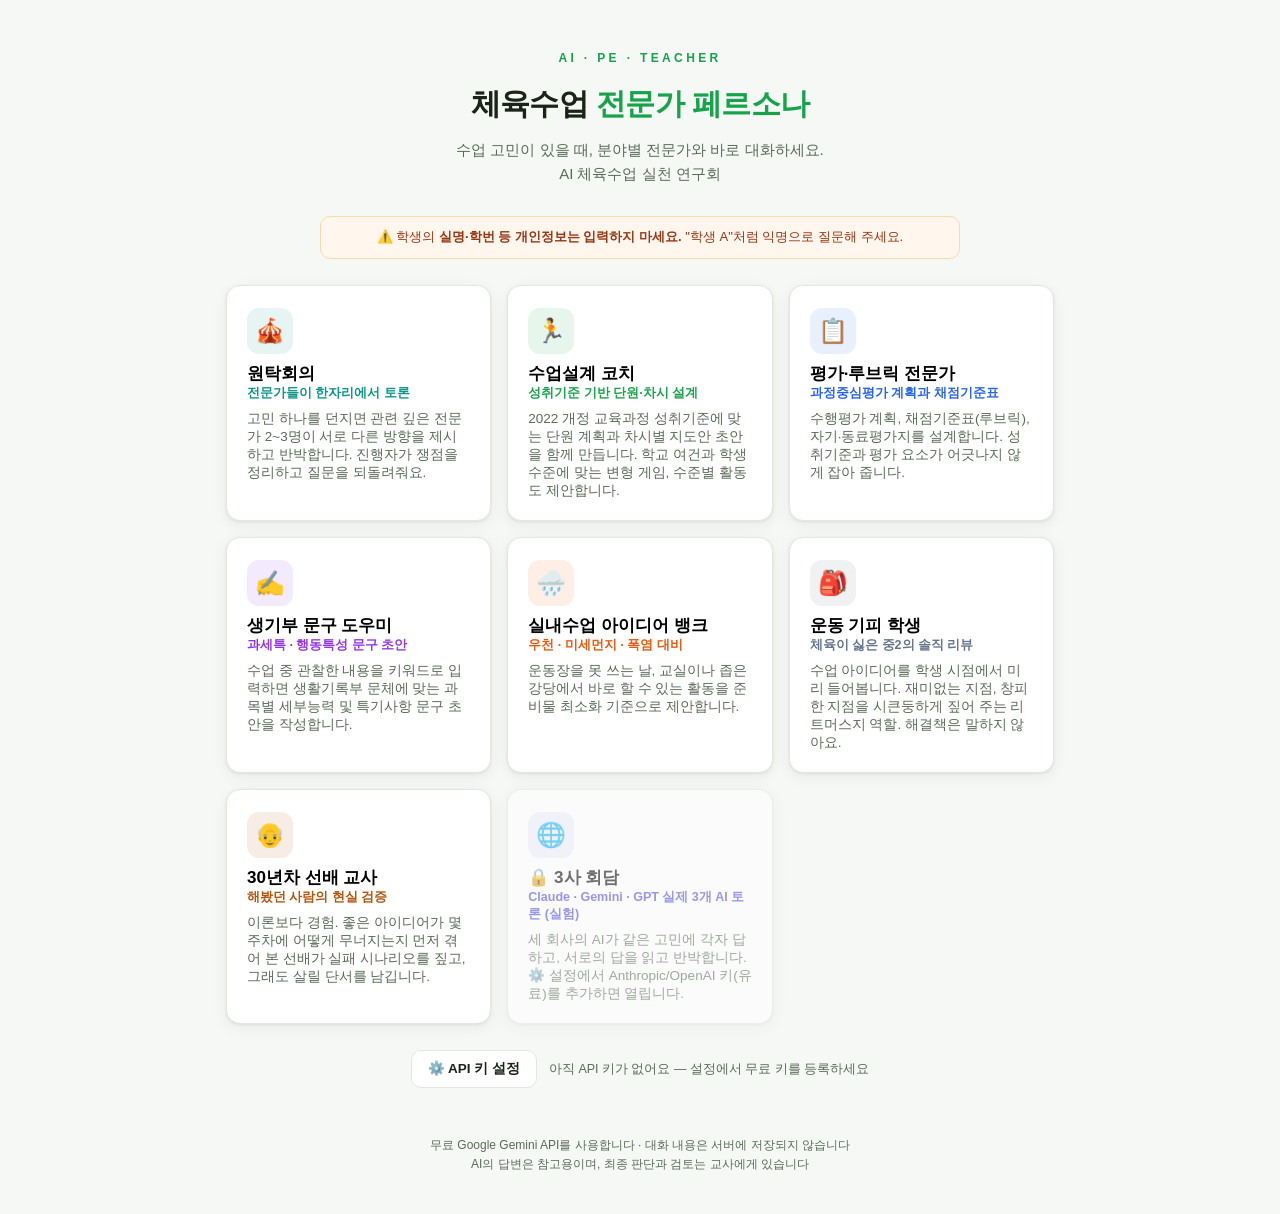
==== commit 977b8e94: "원탁회의·3사 회담 기능 추가 원탁회의 (Gemini 단일 모델이 회의 장면 연기): - 진행자가 쟁점 정리 + 질문 1개 반환, 관련 전문가 2~3명만 발언, 상호 반박 필수 -" ====
--- a/index.html
+++ b/index.html
@@ -179,6 +179,34 @@
   .bubble hr { border: none; border-top: 1px solid var(--line); margin: 12px 0; }
   .bubble blockquote { border-left: 3px solid var(--accent); padding-left: 12px; color: var(--ink-soft); margin: 8px 0; }
 
+  /* 원탁회의 발언자 구분 */
+  .bubble p.speaker { margin-top: 14px; padding-top: 11px; border-top: 1px dashed var(--line); }
+  .bubble p.speaker:first-child { margin-top: 0; padding-top: 0; border-top: none; }
+  .bubble p.speaker strong { font-size: 15px; }
+
+  /* 3사 회담 */
+  .summit-label { font-size: 12px; font-weight: 800; color: var(--ink-soft); margin-bottom: 5px; letter-spacing: 0.02em; }
+  .summit-body.error { color: #991b1b; font-size: 13.5px; }
+  .round-divider {
+    display: flex; align-items: center; gap: 10px;
+    font-size: 12px; font-weight: 700; color: var(--ink-soft);
+    margin: 18px 0 12px;
+  }
+  .round-divider::before, .round-divider::after { content: ''; flex: 1; height: 1px; background: var(--line); }
+
+  /* 잠금 카드 */
+  .card.locked { opacity: 0.55; }
+  .card.locked:hover { transform: none; }
+
+  /* 참석자 표시 */
+  .participants {
+    font-size: 12px; color: var(--ink-soft);
+    text-align: center; margin-bottom: 6px;
+    overflow: hidden; text-overflow: ellipsis; white-space: nowrap;
+  }
+
+  .fee-note { font-size: 12px; color: var(--warn-ink); margin-top: 4px; }
+
   .msg-tools { margin-top: 6px; }
   .copy-btn {
     background: none; border: 1px solid var(--line); border-radius: 6px;
@@ -355,6 +383,7 @@
 
   <div class="chat-foot">
     <div class="wrap">
+      <div class="participants" id="participantsBar" style="display:none"></div>
       <div class="chat-privacy">학생 개인정보(실명·학번 등)는 입력하지 마세요</div>
       <div class="input-row">
         <textarea id="chatInput" rows="1" placeholder="수업 고민을 편하게 적어 주세요…"></textarea>
@@ -375,8 +404,9 @@
 
     <label for="modelSelect">모델</label>
     <select id="modelSelect">
-      <option value="gemini-2.5-flash">Gemini 2.5 Flash — 품질 우선 (권장)</option>
-      <option value="gemini-2.5-flash-lite">Gemini 2.5 Flash-Lite — 무료 사용량 더 넉넉</option>
+      <option value="gemini-2.5-flash">Gemini 2.5 Flash — 균형형 (권장)</option>
+      <option value="gemini-2.5-pro">Gemini 2.5 Pro — 최고 품질, 무료 한도 적음 (생기부 문구 등 글 품질이 중요할 때)</option>
+      <option value="gemini-2.5-flash-lite">Gemini 2.5 Flash-Lite — 무료 사용량 가장 넉넉</option>
     </select>
 
     <div class="guide">
@@ -389,8 +419,16 @@
       결제 등록 없이 무료로 사용할 수 있습니다. (무료 한도: 하루 수백 회 수준)
     </div>
 
+    <label for="anthropicKeyInput">Claude(Anthropic) API 키 — 🌐 3사 회담용, 선택</label>
+    <input type="password" id="anthropicKeyInput" placeholder="sk-ant-… (없으면 비워 두세요)" autocomplete="off">
+    <div class="fee-note">💳 종량제 과금 키입니다. 회의 1회당 소액이 과금됩니다. (발급: console.anthropic.com)</div>
+
+    <label for="openaiKeyInput">GPT(OpenAI) API 키 — 🌐 3사 회담용, 선택</label>
+    <input type="password" id="openaiKeyInput" placeholder="sk-… (없으면 비워 두세요)" autocomplete="off">
+    <div class="fee-note">💳 종량제 과금 키입니다. 회의 1회당 소액이 과금됩니다. (발급: platform.openai.com)</div>
+
     <p class="modal-note">
-      🔒 키는 <strong>이 브라우저에만</strong> 저장되며(localStorage), 개발자를 포함해 어디에도 전송·수집되지 않습니다.
+      🔒 모든 키는 <strong>이 브라우저에만</strong> 저장되며(localStorage), 개발자를 포함해 어떤 서버로도 전송·수집되지 않습니다.
       공용 컴퓨터에서는 사용 후 키를 삭제하세요.
     </p>
 
@@ -409,11 +447,31 @@
    ============================================================ */
 const LS_KEY = 'aipe_api_key';
 const LS_MODEL = 'aipe_model';
+const LS_KEY_ANTHROPIC = 'aipe_key_anthropic';
+const LS_KEY_OPENAI = 'aipe_key_openai';
+
+// 3사 회담 모델명 — 여기 한 곳만 바꾸면 됩니다
+const MODEL_IDS = {
+  anthropic: 'claude-sonnet-5',
+  openai: 'gpt-5-mini',
+};
+
+// 카드 순서: 원탁회의 → 1:1 전문가들 → 3사 회담
+const ALL_CARDS = [ROUNDTABLE, ...PERSONAS, SUMMIT];
+
 let currentPersona = null;
 let history = [];        // [{role:'user'|'model', text:'...'}]
 let sending = false;
 
 const $ = (id) => document.getElementById(id);
+
+function availableProviders() {
+  const list = [];
+  if (localStorage.getItem(LS_KEY)) list.push({ key: 'gemini', label: 'Gemini', emoji: '✨' });
+  if (localStorage.getItem(LS_KEY_ANTHROPIC)) list.push({ key: 'anthropic', label: 'Claude', emoji: '🟠' });
+  if (localStorage.getItem(LS_KEY_OPENAI)) list.push({ key: 'openai', label: 'GPT', emoji: '🟢' });
+  return list;
+}
 
 /* ============================================================
    허브 화면 렌더링
@@ -421,13 +479,15 @@
 function renderHub() {
   const grid = $('cardGrid');
   grid.innerHTML = '';
-  PERSONAS.forEach((p) => {
+  ALL_CARDS.forEach((p) => {
     const card = document.createElement('button');
     card.className = 'card';
+    const locked = p.mode === 'summit' && availableProviders().length < 2;
+    if (locked) card.classList.add('locked');
     card.innerHTML = `
       <div class="card-emoji" style="background:${p.color}1a">${p.emoji}</div>
       <div>
-        <div class="card-name">${p.name}</div>
+        <div class="card-name">${locked ? '🔒 ' : ''}${p.name}</div>
         <div class="card-tagline" style="color:${p.color}">${p.tagline}</div>
       </div>
       <div class="card-desc">${p.description}</div>`;
@@ -453,16 +513,40 @@
    ============================================================ */
 function openPersona(p) {
   if (!localStorage.getItem(LS_KEY)) { openSettings(); return; }
+  if (p.mode === 'summit' && availableProviders().length < 2) {
+    alert('🌐 3사 회담은 Gemini 외에 Claude(Anthropic) 또는 GPT(OpenAI) 키가 하나 이상 더 필요합니다.\n\n⚙️ 설정에서 키를 추가해 주세요. (유료 종량제 키입니다)');
+    openSettings();
+    return;
+  }
   currentPersona = p;
   history = [];
   $('chatEmoji').textContent = p.emoji;
   $('chatName').textContent = p.name;
   $('chatTag').textContent = p.tagline;
   $('msgList').innerHTML = '';
+  updateParticipantsBar(p);
   renderStarters();
   $('hubView').classList.remove('active');
   $('chatView').classList.add('active');
   $('chatInput').focus();
+}
+
+function updateParticipantsBar(p) {
+  const bar = $('participantsBar');
+  if (p.id === 'roundtable') {
+    const emojis = ROUNDTABLE_MEMBERS
+      .map((id) => PERSONAS.find((x) => x.id === id))
+      .filter(Boolean)
+      .map((x) => x.emoji)
+      .join('');
+    bar.textContent = `참석자: 🎯 진행자 · ${emojis}`;
+    bar.style.display = '';
+  } else if (p.mode === 'summit') {
+    bar.textContent = '참석: ' + availableProviders().map((x) => `${x.emoji} ${x.label}`).join(' · ');
+    bar.style.display = '';
+  } else {
+    bar.style.display = 'none';
+  }
 }
 
 function backToHub() {
@@ -510,6 +594,28 @@
   $('msgList').appendChild(div);
   scrollBottom();
   return b;
+}
+
+function addRoundDivider(text) {
+  const d = document.createElement('div');
+  d.className = 'round-divider';
+  d.textContent = text;
+  $('msgList').appendChild(d);
+  scrollBottom();
+}
+
+// 3사 회담용: 발언자 라벨이 붙은 말풍선. 본문 요소를 반환한다.
+function addLabeledAiMsg(label) {
+  const div = document.createElement('div');
+  div.className = 'msg ai';
+  const b = document.createElement('div');
+  b.className = 'bubble';
+  b.innerHTML = `<div class="summit-label"></div><div class="summit-body"><div class="typing"><span></span><span></span><span></span></div></div>`;
+  b.querySelector('.summit-label').textContent = label;
+  div.appendChild(b);
+  $('msgList').appendChild(div);
+  scrollBottom();
+  return b.querySelector('.summit-body');
 }
 
 function finishAiMsg(bubble, fullText) {
@@ -547,7 +653,7 @@
   const body = {
     system_instruction: { parts: [{ text: currentPersona.prompt }] },
     contents: history.map((m) => ({ role: m.role, parts: [{ text: m.text }] })),
-    generationConfig: { temperature: 0.7, maxOutputTokens: 4096 },
+    generationConfig: { temperature: 0.7, maxOutputTokens: 32768 },
   };
 
   const res = await fetch(url, {
@@ -572,6 +678,7 @@
   const decoder = new TextDecoder();
   let buffer = '';
   let full = '';
+  let finishReason = null;
 
   while (true) {
     const { done, value } = await reader.read();
@@ -585,14 +692,182 @@
       if (!payload || payload === '[DONE]') continue;
       try {
         const json = JSON.parse(payload);
-        const parts = json.candidates?.[0]?.content?.parts || [];
+        const cand = json.candidates?.[0];
+        if (cand?.finishReason) finishReason = cand.finishReason;
+        const parts = cand?.content?.parts || [];
         for (const p of parts) {
           if (p.text) { full += p.text; onChunk(full); }
         }
       } catch { /* 불완전한 JSON 조각은 무시 */ }
     }
   }
-  return full;
+  return { text: full, finishReason };
+}
+
+/* ============================================================
+   3사 회담: 여러 회사의 실제 AI 호출
+   ============================================================ */
+async function callProvider(provider, systemText, userText) {
+  if (provider === 'gemini') {
+    const key = localStorage.getItem(LS_KEY);
+    const model = localStorage.getItem(LS_MODEL) || 'gemini-2.5-flash';
+    const res = await fetch(`https://generativelanguage.googleapis.com/v1beta/models/${model}:generateContent?key=${encodeURIComponent(key)}`, {
+      method: 'POST',
+      headers: { 'Content-Type': 'application/json' },
+      body: JSON.stringify({
+        system_instruction: { parts: [{ text: systemText }] },
+        contents: [{ role: 'user', parts: [{ text: userText }] }],
+        generationConfig: { temperature: 0.7, maxOutputTokens: 8192 },
+      }),
+    });
+    if (!res.ok) throw new Error(await providerErr(res));
+    const j = await res.json();
+    const t = (j.candidates?.[0]?.content?.parts || []).map((p) => p.text || '').join('');
+    if (!t) throw new Error('빈 응답이 왔어요');
+    return t;
+  }
+
+  if (provider === 'anthropic') {
+    const res = await fetch('https://api.anthropic.com/v1/messages', {
+      method: 'POST',
+      headers: {
+        'Content-Type': 'application/json',
+        'x-api-key': localStorage.getItem(LS_KEY_ANTHROPIC),
+        'anthropic-version': '2023-06-01',
+        'anthropic-dangerous-direct-browser-access': 'true',
+      },
+      body: JSON.stringify({
+        model: MODEL_IDS.anthropic,
+        max_tokens: 2048,
+        system: systemText,
+        messages: [{ role: 'user', content: userText }],
+      }),
+    });
+    if (!res.ok) throw new Error(await providerErr(res));
+    const j = await res.json();
+    const t = (j.content || []).filter((b) => b.type === 'text').map((b) => b.text).join('');
+    if (!t) throw new Error('빈 응답이 왔어요');
+    return t;
+  }
+
+  if (provider === 'openai') {
+    const res = await fetch('https://api.openai.com/v1/chat/completions', {
+      method: 'POST',
+      headers: {
+        'Content-Type': 'application/json',
+        'Authorization': 'Bearer ' + localStorage.getItem(LS_KEY_OPENAI),
+      },
+      body: JSON.stringify({
+        model: MODEL_IDS.openai,
+        messages: [
+          { role: 'system', content: systemText },
+          { role: 'user', content: userText },
+        ],
+        max_completion_tokens: 4096,
+      }),
+    });
+    if (!res.ok) throw new Error(await providerErr(res));
+    const j = await res.json();
+    const t = j.choices?.[0]?.message?.content;
+    if (!t) throw new Error('빈 응답이 왔어요');
+    return t;
+  }
+  throw new Error('알 수 없는 모델');
+}
+
+async function providerErr(res) {
+  let detail = '';
+  try {
+    const e = await res.json();
+    detail = e?.error?.message || (Array.isArray(e) ? e[0]?.error?.message : '') || '';
+  } catch { /* 본문 없는 오류 */ }
+  if (res.status === 401 || res.status === 403) return 'API 키를 확인해 주세요';
+  if (res.status === 429) return '사용량 한도에 걸렸어요. 잠시 후 다시 시도해 주세요';
+  return `HTTP ${res.status}${detail ? ' — ' + detail.slice(0, 100) : ''}`;
+}
+
+async function sendSummit() {
+  const input = $('chatInput');
+  const text = input.value.trim();
+  if (!text) return;
+
+  const starterBox = $('starterBox');
+  if (starterBox) starterBox.remove();
+
+  // 이전 회담 기록을 다음 회담의 맥락으로 넘긴다
+  const context = history.map((m) => (m.role === 'user' ? '선생님: ' : '') + m.text).join('\n\n');
+
+  input.value = '';
+  autoGrow();
+  history.push({ role: 'user', text });
+  addUserMsg(text);
+
+  sending = true;
+  $('sendBtn').disabled = true;
+
+  const provs = availableProviders();
+  const transcript = [];
+
+  try {
+    // 라운드 1 — 각자의 답 (병렬)
+    addRoundDivider(`라운드 1 · 각자의 답 (${provs.length}개 AI)`);
+    const round1 = await Promise.all(provs.map(async (pr) => {
+      const body = addLabeledAiMsg(`${pr.emoji} ${pr.label}`);
+      try {
+        const ans = await callProvider(pr.key, SUMMIT_PROMPTS.system(pr.label), SUMMIT_PROMPTS.round1(text, context));
+        body.innerHTML = mdToHtml(ans);
+        scrollBottom();
+        transcript.push(`[라운드1 · ${pr.label}]\n${ans}`);
+        return { pr, ans };
+      } catch (e) {
+        body.classList.add('error');
+        body.textContent = `⚠️ ${pr.label}가 발언하지 못했어요 (${e.message}). 회의는 계속 진행합니다.`;
+        return null;
+      }
+    }));
+
+    // 라운드 2 — 서로의 답 읽고 반응 (병렬, 성공한 모델이 2개 이상일 때만)
+    const ok = round1.filter(Boolean);
+    if (ok.length >= 2) {
+      addRoundDivider('라운드 2 · 서로의 답에 대한 반응');
+      await Promise.all(ok.map(async ({ pr, ans }) => {
+        const others = ok.filter((x) => x.pr.key !== pr.key).map((x) => `${x.pr.label}의 답변:\n${x.ans}`).join('\n\n');
+        const body = addLabeledAiMsg(`${pr.emoji} ${pr.label}`);
+        try {
+          const rep = await callProvider(pr.key, SUMMIT_PROMPTS.system(pr.label), SUMMIT_PROMPTS.round2(text, ans, others));
+          body.innerHTML = mdToHtml(rep);
+          scrollBottom();
+          transcript.push(`[라운드2 · ${pr.label}]\n${rep}`);
+        } catch (e) {
+          body.classList.add('error');
+          body.textContent = `⚠️ ${pr.label}: ${e.message}`;
+        }
+      }));
+    }
+
+    // 진행자 정리 — Gemini(무료 키) 우선
+    if (transcript.length) {
+      addRoundDivider('진행자 정리');
+      const mod = provs.find((p) => p.key === 'gemini') || provs[0];
+      const body = addLabeledAiMsg('🎯 진행자');
+      try {
+        const sum = await callProvider(mod.key, SUMMIT_PROMPTS.system('AI 3사 회담의 진행자'), SUMMIT_PROMPTS.moderator(text, transcript.join('\n\n')));
+        body.innerHTML = mdToHtml(sum);
+        scrollBottom();
+        transcript.push(`[진행자]\n${sum}`);
+      } catch (e) {
+        body.classList.add('error');
+        body.textContent = `⚠️ 진행자 정리에 실패했어요 (${e.message})`;
+      }
+      history.push({ role: 'model', text: transcript.join('\n\n') });
+    } else {
+      history.pop(); // 전원 실패 → 질문을 기록에서 빼서 재시도 가능하게
+    }
+  } finally {
+    sending = false;
+    $('sendBtn').disabled = false;
+    input.focus();
+  }
 }
 
 /* ============================================================
@@ -600,6 +875,7 @@
    ============================================================ */
 async function sendMessage() {
   if (sending || !currentPersona) return;
+  if (currentPersona.mode === 'summit') return sendSummit();
   const input = $('chatInput');
   const text = input.value.trim();
   if (!text) return;
@@ -617,13 +893,20 @@
   const bubble = addAiMsg();
 
   try {
-    const full = await callGemini((partial) => {
+    const { text: full, finishReason } = await callGemini((partial) => {
       bubble.innerHTML = mdToHtml(partial);
       scrollBottom();
     });
     if (!full) throw new Error('답변이 비어 있어요. 다시 시도해 주세요.');
     history.push({ role: 'model', text: full });
     finishAiMsg(bubble, full);
+    if (finishReason === 'MAX_TOKENS') {
+      const note = document.createElement('div');
+      note.style.cssText = 'margin-top:8px;font-size:12.5px;color:var(--warn-ink);background:var(--warn-bg);border:1px solid #fed7aa;border-radius:8px;padding:7px 11px;';
+      note.textContent = '✂️ 답변이 길어서 중간에 잘렸어요. "잘린 부분부터 이어서 계속 작성해 줘"라고 입력하면 이어집니다.';
+      bubble.appendChild(note);
+      scrollBottom();
+    }
   } catch (e) {
     history.pop(); // 실패한 질문은 기록에서 제거해 재전송 가능하게
     bubble.classList.add('error');
@@ -644,6 +927,7 @@
 
 function inlineMd(s) {
   return s
+    .replace(/&lt;br\s*\/?&gt;/gi, '<br>')
     .replace(/`([^`]+)`/g, '<code>$1</code>')
     .replace(/\*\*([^*]+)\*\*/g, '<strong>$1</strong>')
     .replace(/(^|[^*])\*([^*\s][^*]*)\*/g, '$1<em>$2</em>');
@@ -712,9 +996,12 @@
       continue;
     }
 
-    // 빈 줄 / 일반 문단
+    // 빈 줄 / 일반 문단 (원탁회의 발언 "이모지 **이름**:" 은 speaker 문단으로 구분)
     closeList();
-    if (line.trim()) html += `<p>${inlineMd(line)}</p>`;
+    if (line.trim()) {
+      const isSpeaker = /^\s*[^\w\s#>|-]{1,6}\s*\*\*[^*]+\*\*\s*:/u.test(line);
+      html += `<p${isSpeaker ? ' class="speaker"' : ''}>${inlineMd(line)}</p>`;
+    }
     i++;
   }
   closeList();
@@ -727,22 +1014,35 @@
 function openSettings() {
   $('apiKeyInput').value = localStorage.getItem(LS_KEY) || '';
   $('modelSelect').value = localStorage.getItem(LS_MODEL) || 'gemini-2.5-flash';
+  $('anthropicKeyInput').value = localStorage.getItem(LS_KEY_ANTHROPIC) || '';
+  $('openaiKeyInput').value = localStorage.getItem(LS_KEY_OPENAI) || '';
   $('settingsModal').classList.add('open');
 }
-function closeSettings() { $('settingsModal').classList.remove('open'); updateKeyStatus(); }
+function closeSettings() {
+  $('settingsModal').classList.remove('open');
+  renderHub(); // 키 상태에 따라 3사 회담 잠금 표시 갱신
+}
 
 $('settingsBtn').addEventListener('click', openSettings);
 $('closeModalBtn').addEventListener('click', closeSettings);
 $('saveKeyBtn').addEventListener('click', () => {
   const key = $('apiKeyInput').value.trim();
-  if (!key) { alert('API 키를 입력해 주세요.'); return; }
+  if (!key) { alert('Gemini API 키를 입력해 주세요.'); return; }
   localStorage.setItem(LS_KEY, key);
   localStorage.setItem(LS_MODEL, $('modelSelect').value);
+  const ak = $('anthropicKeyInput').value.trim();
+  const ok = $('openaiKeyInput').value.trim();
+  if (ak) localStorage.setItem(LS_KEY_ANTHROPIC, ak); else localStorage.removeItem(LS_KEY_ANTHROPIC);
+  if (ok) localStorage.setItem(LS_KEY_OPENAI, ok); else localStorage.removeItem(LS_KEY_OPENAI);
   closeSettings();
 });
 $('clearKeyBtn').addEventListener('click', () => {
   localStorage.removeItem(LS_KEY);
+  localStorage.removeItem(LS_KEY_ANTHROPIC);
+  localStorage.removeItem(LS_KEY_OPENAI);
   $('apiKeyInput').value = '';
+  $('anthropicKeyInput').value = '';
+  $('openaiKeyInput').value = '';
   updateKeyStatus();
 });
 $('settingsModal').addEventListener('click', (e) => {
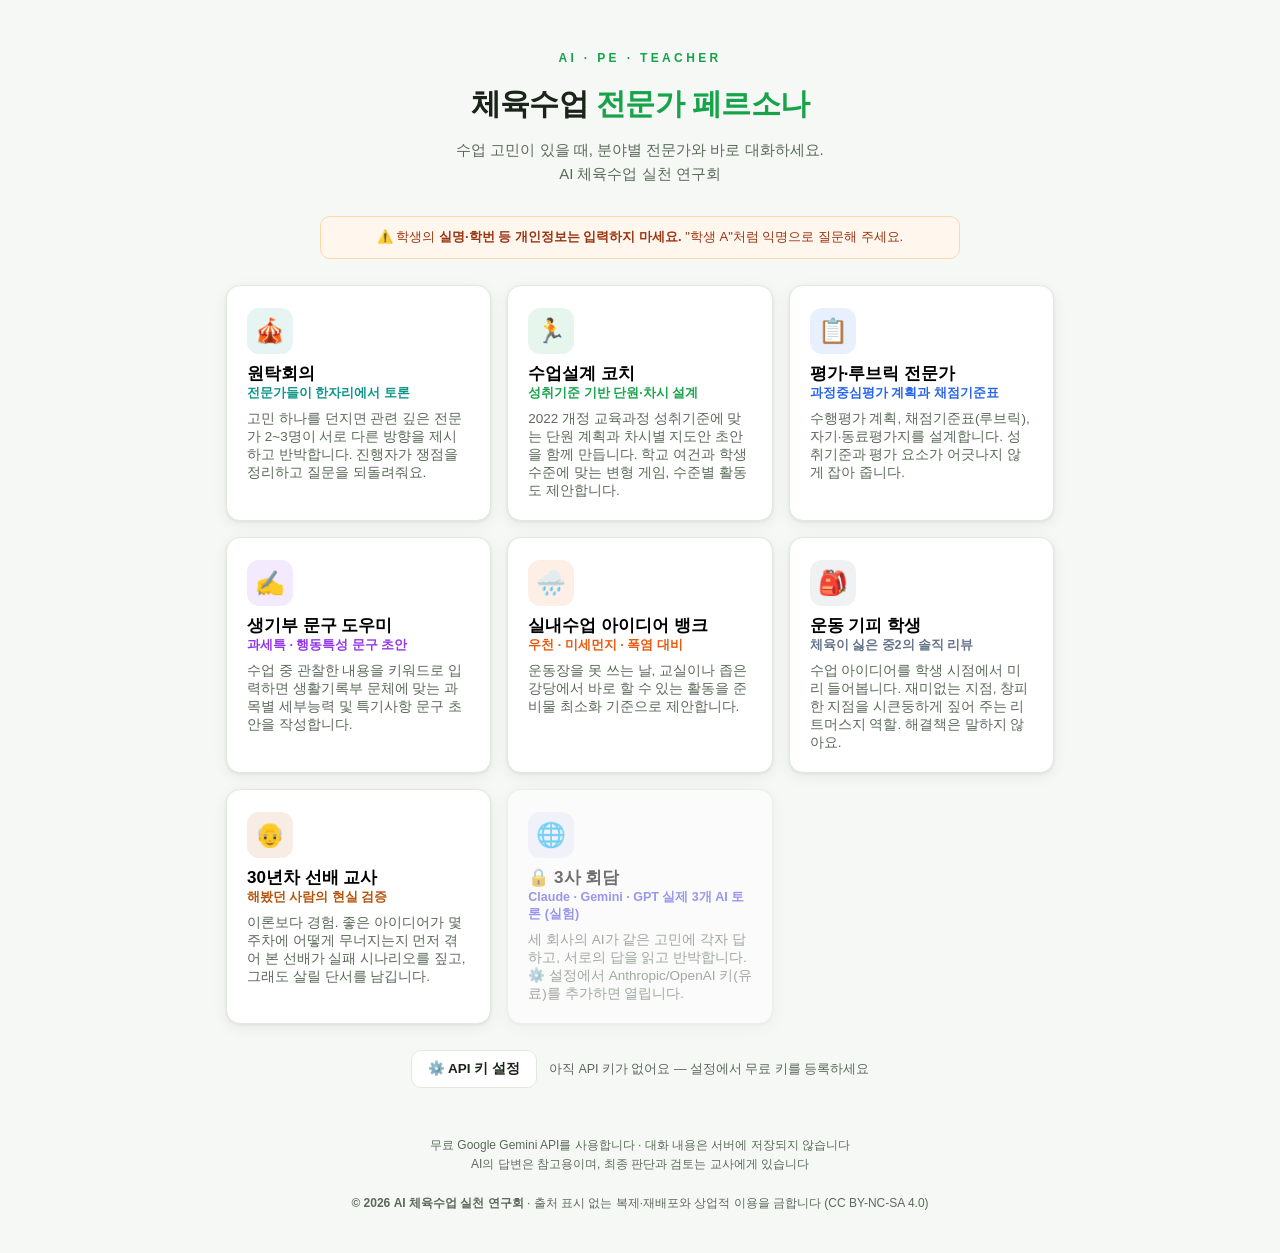
==== commit fe7d34b3: "저작권 표시 및 CC BY-NC-SA 4.0 라이선스 추가 - 앱 화면 하단, 코드 상단 주석, README에 연구회 저작권과 이용 조건 명시  Co-Authored-By: Cla" ====
--- a/index.html
+++ b/index.html
@@ -1,4 +1,11 @@
 <!DOCTYPE html>
+<!--
+  © 2026 AI 체육수업 실천 연구회 (대구)
+  이 앱의 코드와 페르소나 프롬프트는 CC BY-NC-SA 4.0 조건으로 공유됩니다.
+  출처(AI 체육수업 실천 연구회)를 표시해야 하며, 상업적 이용을 금하고,
+  수정·재배포 시 동일한 조건을 적용해야 합니다.
+  https://creativecommons.org/licenses/by-nc-sa/4.0/deed.ko
+-->
 <html lang="ko">
 <head>
 <meta charset="UTF-8">
@@ -356,7 +363,8 @@
 
     <footer class="site-foot">
       무료 Google Gemini API를 사용합니다 · 대화 내용은 서버에 저장되지 않습니다<br>
-      AI의 답변은 참고용이며, 최종 판단과 검토는 교사에게 있습니다
+      AI의 답변은 참고용이며, 최종 판단과 검토는 교사에게 있습니다<br><br>
+      <strong>© 2026 AI 체육수업 실천 연구회</strong> · 출처 표시 없는 복제·재배포와 상업적 이용을 금합니다 (CC BY-NC-SA 4.0)
     </footer>
   </div>
 </div>
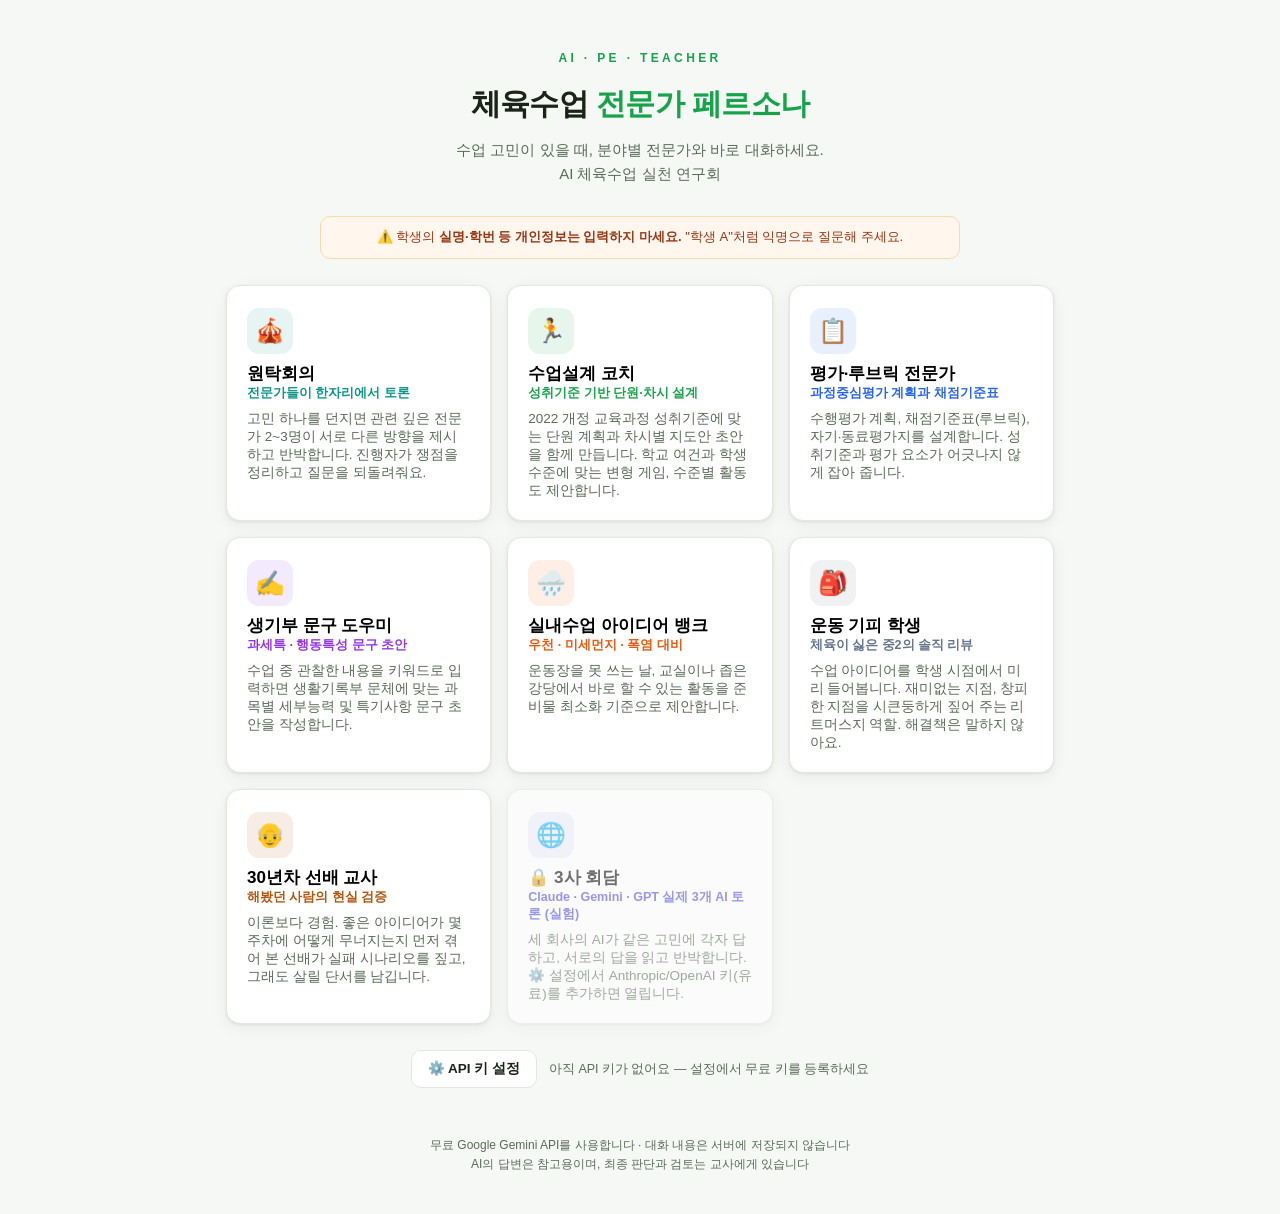
==== commit 2266a4dc: "저작권 표시 제거 Co-Authored-By: Claude Fable 5 <noreply@anthropic.com> Claude-Session: https://claude.ai/c" ====
--- a/index.html
+++ b/index.html
@@ -1,11 +1,4 @@
 <!DOCTYPE html>
-<!--
-  © 2026 AI 체육수업 실천 연구회 (대구)
-  이 앱의 코드와 페르소나 프롬프트는 CC BY-NC-SA 4.0 조건으로 공유됩니다.
-  출처(AI 체육수업 실천 연구회)를 표시해야 하며, 상업적 이용을 금하고,
-  수정·재배포 시 동일한 조건을 적용해야 합니다.
-  https://creativecommons.org/licenses/by-nc-sa/4.0/deed.ko
--->
 <html lang="ko">
 <head>
 <meta charset="UTF-8">
@@ -363,8 +356,7 @@
 
     <footer class="site-foot">
       무료 Google Gemini API를 사용합니다 · 대화 내용은 서버에 저장되지 않습니다<br>
-      AI의 답변은 참고용이며, 최종 판단과 검토는 교사에게 있습니다<br><br>
-      <strong>© 2026 AI 체육수업 실천 연구회</strong> · 출처 표시 없는 복제·재배포와 상업적 이용을 금합니다 (CC BY-NC-SA 4.0)
+      AI의 답변은 참고용이며, 최종 판단과 검토는 교사에게 있습니다
     </footer>
   </div>
 </div>
